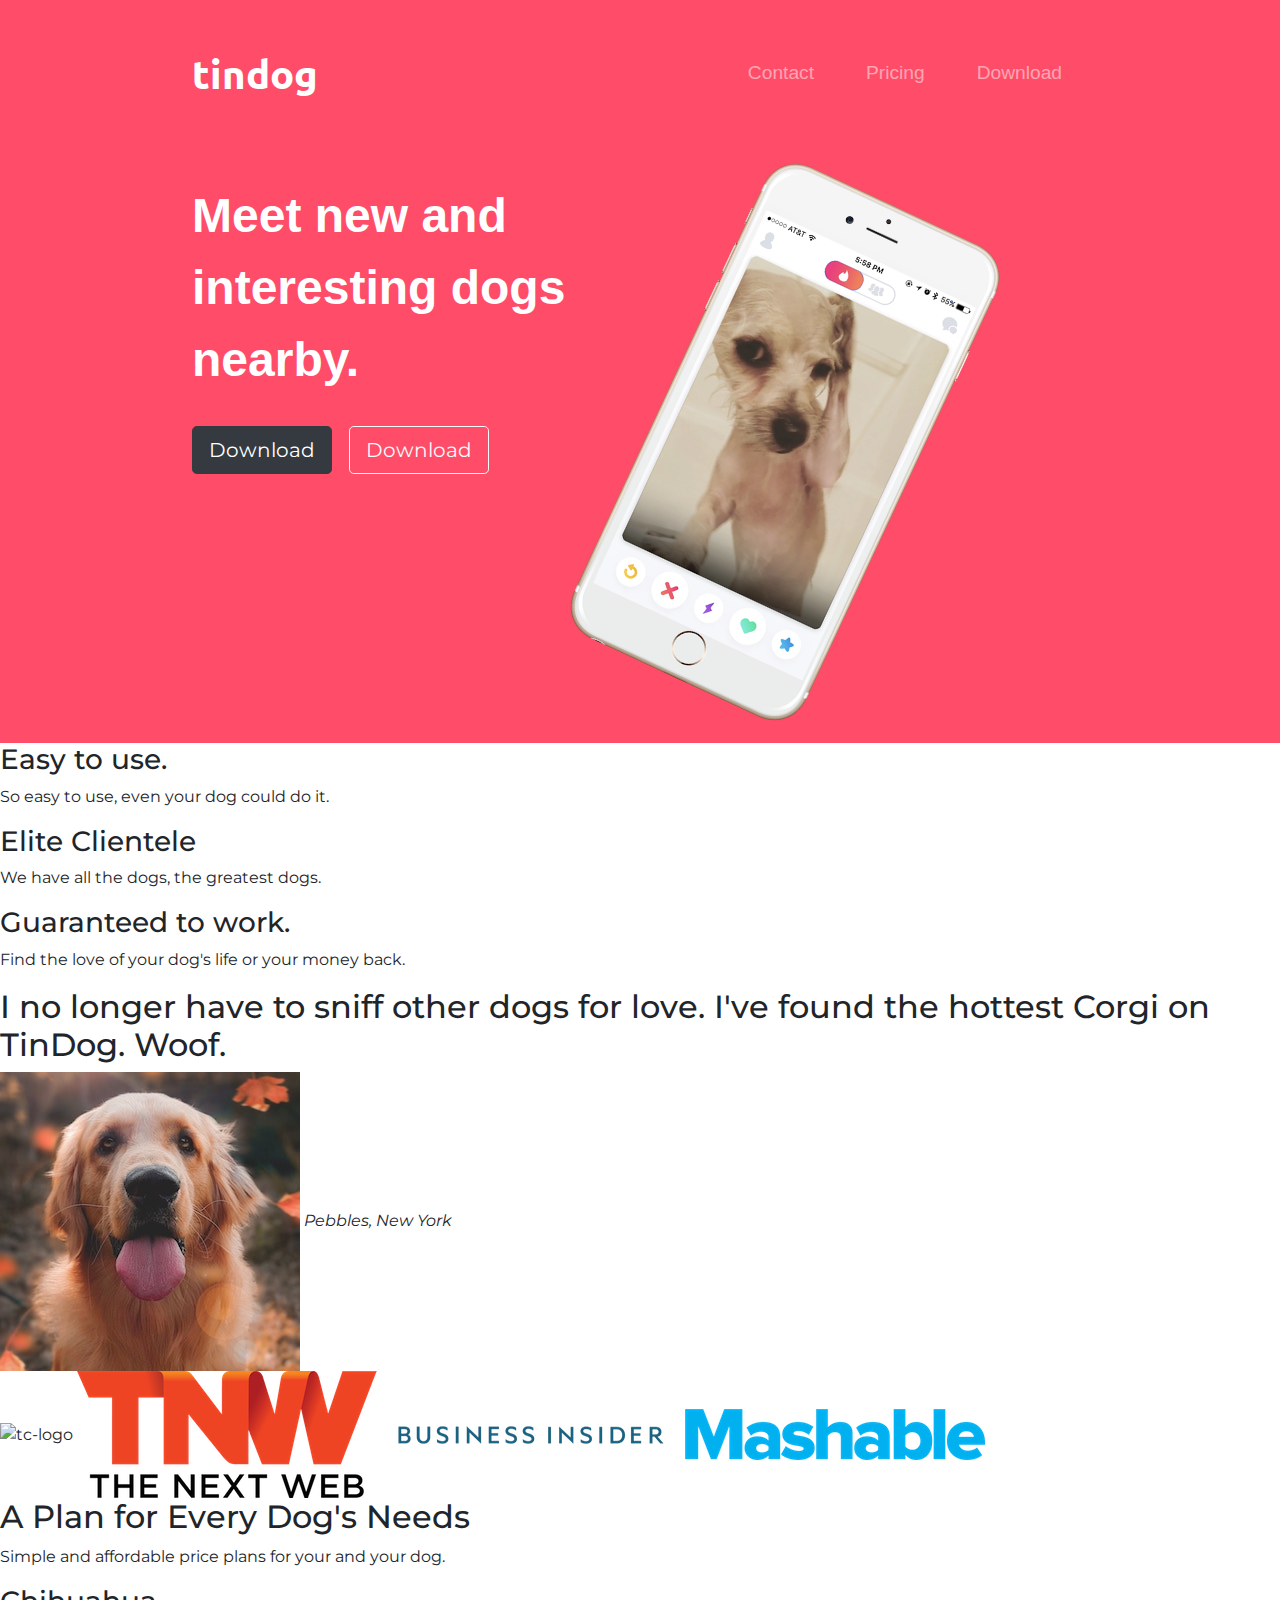
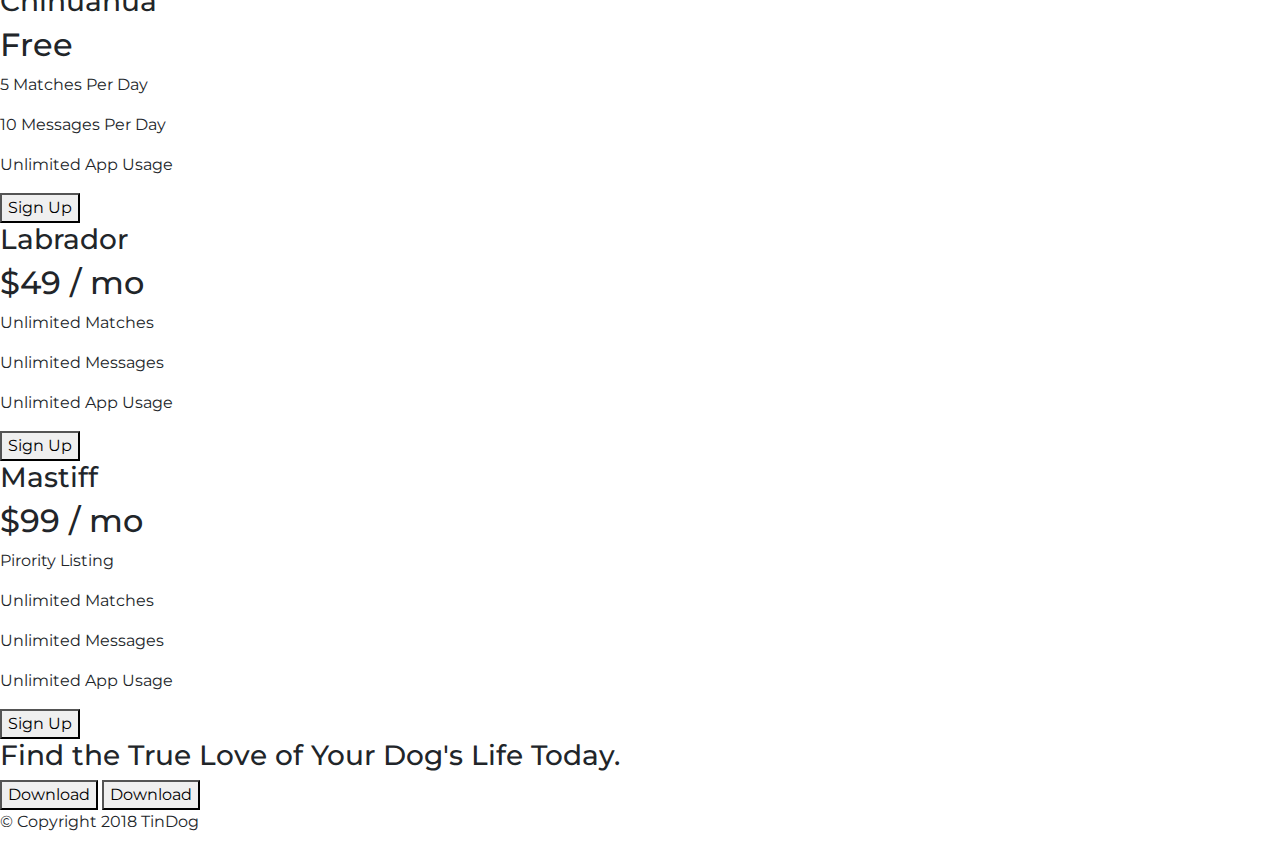
==== index.html @ 13cf1ec5 "Add files via upload" ====
<!DOCTYPE html>
<html>

<head>
  <meta charset="utf-8">
  <title>TinDog</title>

  <!-- CSS STYLES-->
  <link rel="stylesheet" href="https://stackpath.bootstrapcdn.com/bootstrap/4.4.1/css/bootstrap.min.css" integrity="sha384-Vkoo8x4CGsO3+Hhxv8T/Q5PaXtkKtu6ug5TOeNV6gBiFeWPGFN9MuhOf23Q9Ifjh" crossorigin="anonymous">
  <link rel="stylesheet" href="css/styles.css">
  
  <!-- Font Awesome & Google Fonts-->
  <script src="https://kit.fontawesome.com/5b5e7174df.js" crossorigin="anonymous"></script>
  <link href="https://fonts.googleapis.com/css?family=Montserrat:400,900|Ubuntu&display=swap" rel="stylesheet">

  <!-- Bootstrap scripts-->
  <script src="https://code.jquery.com/jquery-3.4.1.slim.min.js" integrity="sha384-J6qa4849blE2+poT4WnyKhv5vZF5SrPo0iEjwBvKU7imGFAV0wwj1yYfoRSJoZ+n" crossorigin="anonymous"></script>
  <script src="https://cdn.jsdelivr.net/npm/popper.js@1.16.0/dist/umd/popper.min.js" integrity="sha384-Q6E9RHvbIyZFJoft+2mJbHaEWldlvI9IOYy5n3zV9zzTtmI3UksdQRVvoxMfooAo" crossorigin="anonymous"></script>
  <script src="https://stackpath.bootstrapcdn.com/bootstrap/4.4.1/js/bootstrap.min.js" integrity="sha384-wfSDF2E50Y2D1uUdj0O3uMBJnjuUD4Ih7YwaYd1iqfktj0Uod8GCExl3Og8ifwB6" crossorigin="anonymous"></script>

</head>

<body>
  <section id="title">
      <div class="container-fluid">
      <!-- Nav Bar -->
      <nav class="navbar navbar-expand-lg navbar-dark">
        <a class="navbar-brand" href="#">tindog</a>
        <button class="navbar-toggler" type="button" data-toggle="collapse" data-target="#navbarTogglerDemo02" aria-controls="navbarNav" aria-expanded="false" aria-label="Toggle navigation">
          <span class="navbar-toggler-icon"></span>
        </button>
        <div class="collapse navbar-collapse" id="navbarTogglerDemo02">
          <ul class="navbar-nav ml-auto">
            <li class="nav-item">
                <a class="nav-link" href="">Contact</a>
            </li>
            <li class="nav-item">
                <a class="nav-link" href="">Pricing</a>
            </li>
            <li class="nav-item">
                <a class="nav-link" href="">Download</a>
            </li>
          </ul>
        </div>
      </nav>



    <!-- Title -->

      <div class="row">
        <div class="col-lg-6">
          <h1>Meet new and interesting dogs nearby.</h1>
          <button type="button" class="btn btn-dark btn-lg download-btn"><i class="fab fa-apple"></i> Download</button>
          <button type="button" class="btn btn-outline-light btn-lg download-btn"><i class="fab fa-google-play"></i> Download</button>
        </div>
        <div class="col-lg-6">
          <img src="images/iphone6.png" alt="iphone-mockup" class="iphone-img">
        </div>
      </div>
    </div>
  </section>


  <!-- Features -->

  <section id="features">

    <h3>Easy to use.</h3>
    <p>So easy to use, even your dog could do it.</p>

    <h3>Elite Clientele</h3>
    <p>We have all the dogs, the greatest dogs.</p>

    <h3>Guaranteed to work.</h3>
    <p>Find the love of your dog's life or your money back.</p>

  </section>


  <!-- Testimonials -->

  <section id="testimonials">

    <h2>I no longer have to sniff other dogs for love. I've found the hottest Corgi on TinDog. Woof.</h2>
    <img src="images/dog-img.jpg" alt="dog-profile">
    <em>Pebbles, New York</em>

    <!-- <h2 class="testimonial-text">My dog used to be so lonely, but with TinDog's help, they've found the love of their life. I think.</h2>
    <img class="testimonial-image" src="images/lady-img.jpg" alt="lady-profile">
    <em>Beverly, Illinois</em> -->

  </section>


  <!-- Press -->

  <section id="press">
    <img src="images/techcrunch.png" alt="tc-logo">
    <img src="images/tnw.png" alt="tnw-logo">
    <img src="images/bizinsider.png" alt="biz-insider-logo">
    <img src="images/mashable.png" alt="mashable-logo">

  </section>


  <!-- Pricing -->

  <section id="pricing">

    <h2>A Plan for Every Dog's Needs</h2>
    <p>Simple and affordable price plans for your and your dog.</p>


    <h3>Chihuahua</h3>
    <h2>Free</h2>
    <p>5 Matches Per Day</p>
    <p>10 Messages Per Day</p>
    <p>Unlimited App Usage</p>
    <button type="button">Sign Up</button>


    <h3>Labrador</h3>
    <h2>$49 / mo</h2>
    <p>Unlimited Matches</p>
    <p>Unlimited Messages</p>
    <p>Unlimited App Usage</p>
    <button type="button">Sign Up</button>


    <h3>Mastiff</h3>
    <h2>$99 / mo</h2>
    <p>Pirority Listing</p>
    <p>Unlimited Matches</p>
    <p>Unlimited Messages</p>
    <p>Unlimited App Usage</p>
    <button type="button">Sign Up</button>

  </section>


  <!-- Call to Action -->

  <section id="cta">

    <h3>Find the True Love of Your Dog's Life Today.</h3>
    <button type="button">Download</button>
    <button type="button">Download</button>

  </section>


  <!-- Footer -->

  <footer id="footer">

    <p>© Copyright 2018 TinDog</p>

  </footer>


</body>

</html>
---- css/styles.css ----
body {
    font-family: 'Montserrat';
}

h1{
    font-family: 'Montserrat-Black', sans-serif;
    font-size: 3rem;
    font-weight: 900;
    line-height: 1.5;
}

#title {
    background-color: #ff4c68;
    color: white;
}

.container-fluid {
    padding: 3% 15%;
}

.navbar{
    padding: 0 0 4.5rem;
}

.navbar-brand {
    font-family: "Ubuntu";
    font-size: 2.5rem;
    font-weight: bold;
}

.nav-item {
    padding: 0 18px;
}

.nav-link {
    font-family: "Montserrat-Light", sans-serif;
    font-size: 1.2rem;
}


.iphone-img{
    width: 60%;
    transform: rotate(25deg);
}

.download-btn {
    margin: 5% 3% 5% 0;
}
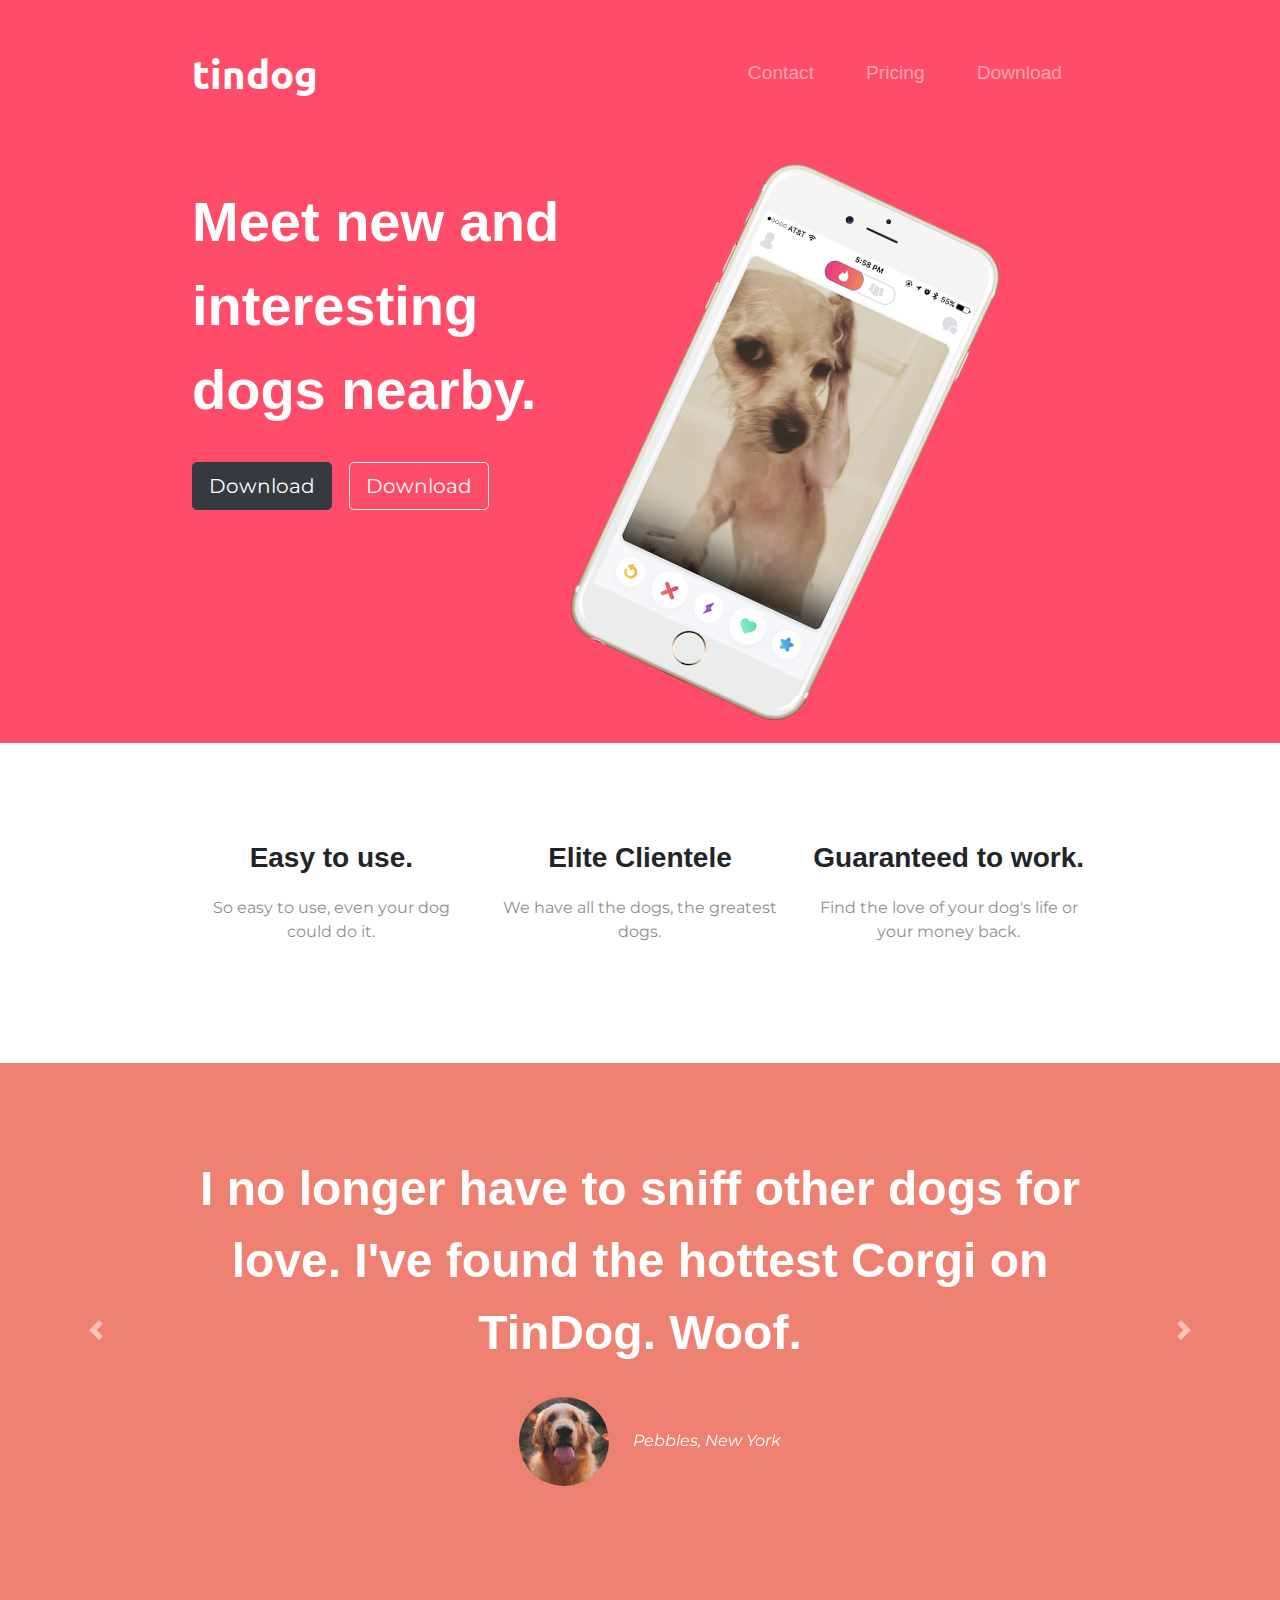
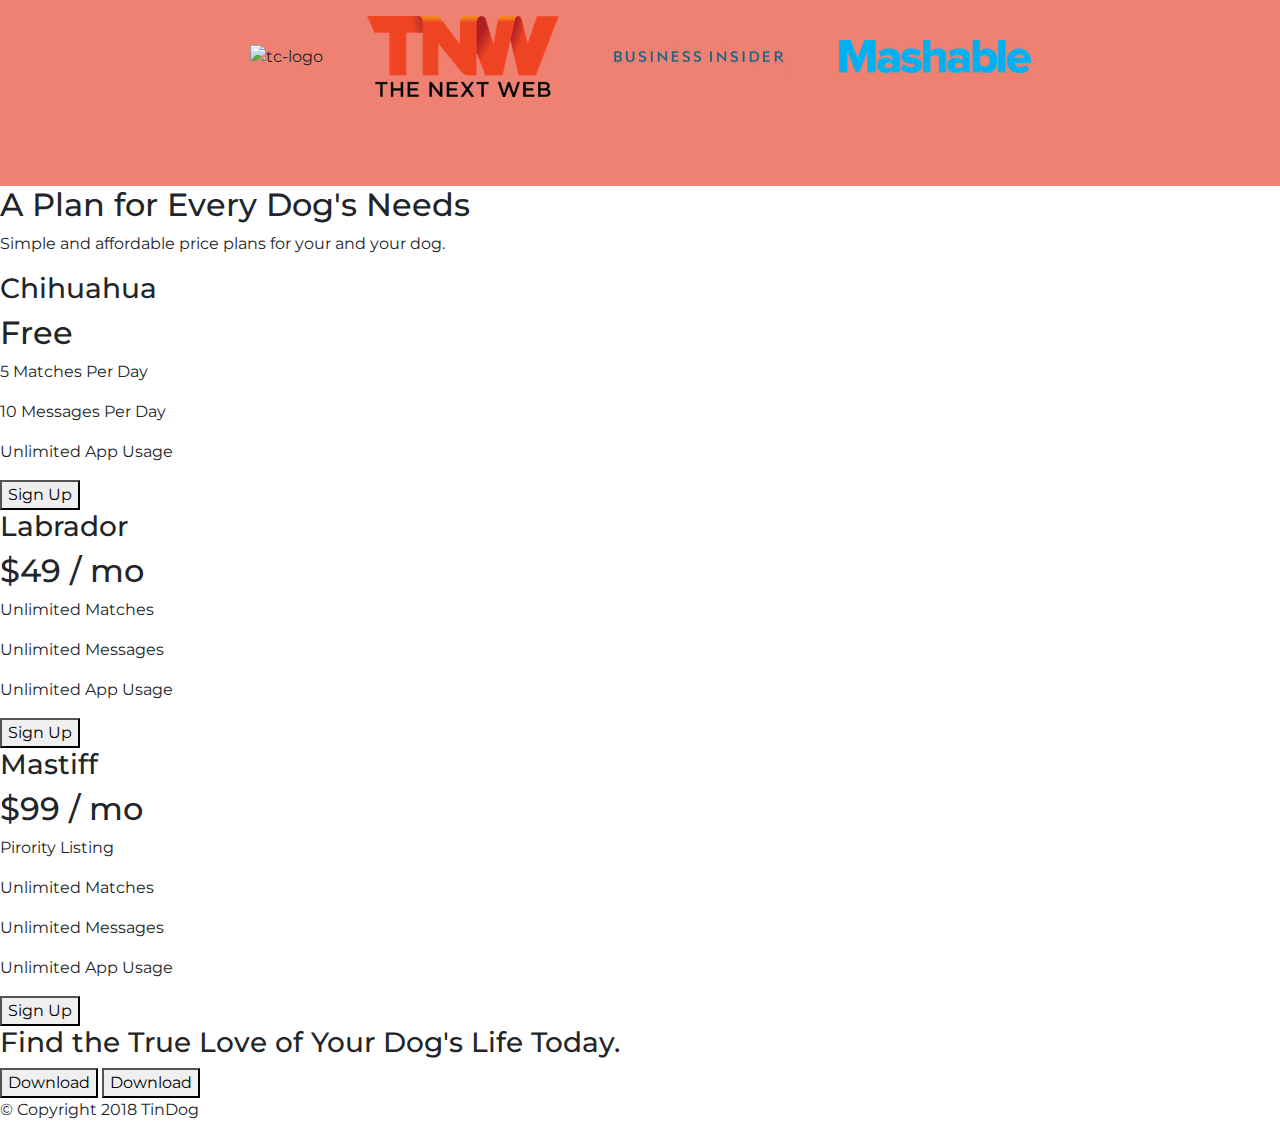
==== commit 6c1f36b4: "Add files via upload" ====
--- a/index.html
+++ b/index.html
@@ -65,16 +65,23 @@
   <!-- Features -->
 
   <section id="features">
-
-    <h3>Easy to use.</h3>
-    <p>So easy to use, even your dog could do it.</p>
-
-    <h3>Elite Clientele</h3>
-    <p>We have all the dogs, the greatest dogs.</p>
-
-    <h3>Guaranteed to work.</h3>
-    <p>Find the love of your dog's life or your money back.</p>
-
+    <div class="row feat">
+      <div class="col-lg-4 feat">
+        <h1 class="features-icon"><i class="fas fa-check-circle"></i></h1>
+        <h3 class="features-heading">Easy to use.</h3>
+        <p class="features-p">So easy to use, even your dog could do it.</p>
+      </div>
+      <div class="col-lg-4 feat">
+        <h1 class="features-icon"><i class="fas fa-bullseye"></i></h1>
+        <h3 class="features-heading">Elite Clientele</h3>
+        <p class="features-p">We have all the dogs, the greatest dogs.</p>
+      </div>
+      <div class="col-lg-4 feat">
+        <h1 class="features-icon"><i class="fas fa-heart"></i></i></h1>
+        <h3 class="features-heading">Guaranteed to work.</h3>
+        <p class="features-p">Find the love of your dog's life or your money back.</p>
+      </div>
+    </div>
   </section>
 
 
@@ -82,13 +89,28 @@
 
   <section id="testimonials">
 
-    <h2>I no longer have to sniff other dogs for love. I've found the hottest Corgi on TinDog. Woof.</h2>
-    <img src="images/dog-img.jpg" alt="dog-profile">
-    <em>Pebbles, New York</em>
+    <div id="testomonials-carousel" class="carousel slide" data-ride="carousel">
+      <div class="carousel-inner">
+        <div class="carousel-item active">
+          <h2 class="testimonials-heading">I no longer have to sniff other dogs for love. I've found the hottest Corgi on TinDog. Woof.</h2>
+          <img class="testimonials-image" src="images/dog-img.jpg" alt="dog-profile">
+          <em>Pebbles, New York</em>
+        </div>
+        <div class="carousel-item">
+          <h2 class="testimonials-heading">My dog used to be so lonely, but with TinDog's help, they've found the love of their life. I think.</h2>
+          <img class="testimonials-image" src="images/lady-img.jpg" alt="lady-profile">
+          <em>Beverly, Illinois</em>
+        </div>
+      </div>
+      <a class="carousel-control-prev" href="#testomonials-carousel" role="button" data-slide="prev">
+        <span class="carousel-control-prev-icon"></span>
+      </a>
+      <a class="carousel-control-next" href="#testomonials-carousel" role="button" data-slide="next">
+        <span class="carousel-control-next-icon"></span>
+      </a>
+    </div>
 
-    <!-- <h2 class="testimonial-text">My dog used to be so lonely, but with TinDog's help, they've found the love of their life. I think.</h2>
-    <img class="testimonial-image" src="images/lady-img.jpg" alt="lady-profile">
-    <em>Beverly, Illinois</em> -->
+    <!--  -->
 
   </section>
 
@@ -96,10 +118,10 @@
   <!-- Press -->
 
   <section id="press">
-    <img src="images/techcrunch.png" alt="tc-logo">
-    <img src="images/tnw.png" alt="tnw-logo">
-    <img src="images/bizinsider.png" alt="biz-insider-logo">
-    <img src="images/mashable.png" alt="mashable-logo">
+    <img class="press-logo" src="images/techcrunch.png" alt="tc-logo">
+    <img class="press-logo" src="images/tnw.png" alt="tnw-logo">
+    <img class="press-logo" src="images/bizinsider.png" alt="biz-insider-logo">
+    <img class="press-logo" src="images/mashable.png" alt="mashable-logo">
 
   </section>
 
--- a/css/styles.css
+++ b/css/styles.css
@@ -4,7 +4,7 @@
 
 h1{
     font-family: 'Montserrat-Black', sans-serif;
-    font-size: 3rem;
+    font-size: 3.5rem;
     font-weight: 900;
     line-height: 1.5;
 }
@@ -17,6 +17,8 @@
 .container-fluid {
     padding: 3% 15%;
 }
+
+/* Navigation Bar */
 
 .navbar{
     padding: 0 0 4.5rem;
@@ -37,12 +39,83 @@
     font-size: 1.2rem;
 }
 
+/* Title image */
 
 .iphone-img{
     width: 60%;
     transform: rotate(25deg);
 }
 
+/* Button */
+
 .download-btn {
     margin: 5% 3% 5% 0;
-}+}
+
+/* Features */
+
+.features-heading {
+    font-family: 'Montserrat-Black', sans-serif;
+    font-weight: 800;
+}
+
+.features-icon {
+    color: #ef8172;
+}
+
+.features-icon:hover {
+    color: #ff4c68;
+}
+
+.feat {
+    text-align: center;
+    padding: 0;
+}
+
+.features-p {
+    color: #8f8f8f;
+    padding: 4.5%;
+}
+
+#features {
+    padding: 7% 15%;
+}
+
+/* Testimonials */
+
+#testimonials {
+    text-align: center;
+    background-color: #ef8172;
+    color: white;
+}
+
+.testimonials-heading{
+    font-family: 'Montserrat-Bold', sans-serif;
+    font-weight: 900;
+    font-size: 3rem;
+    line-height: 1.5;
+}
+
+.testimonials-image{
+    width: 10%;
+    border-radius: 100%;
+    margin: 20px;
+}
+
+.carousel-item {
+    padding: 7% 15%;
+}
+
+/* Press */
+
+#press {
+    background-color: #ef8172;
+    text-align: center;
+    padding-bottom: 3%;
+}
+
+.press-logo {
+    width: 15%;
+    margin: 20px 20px 50px;
+}
+
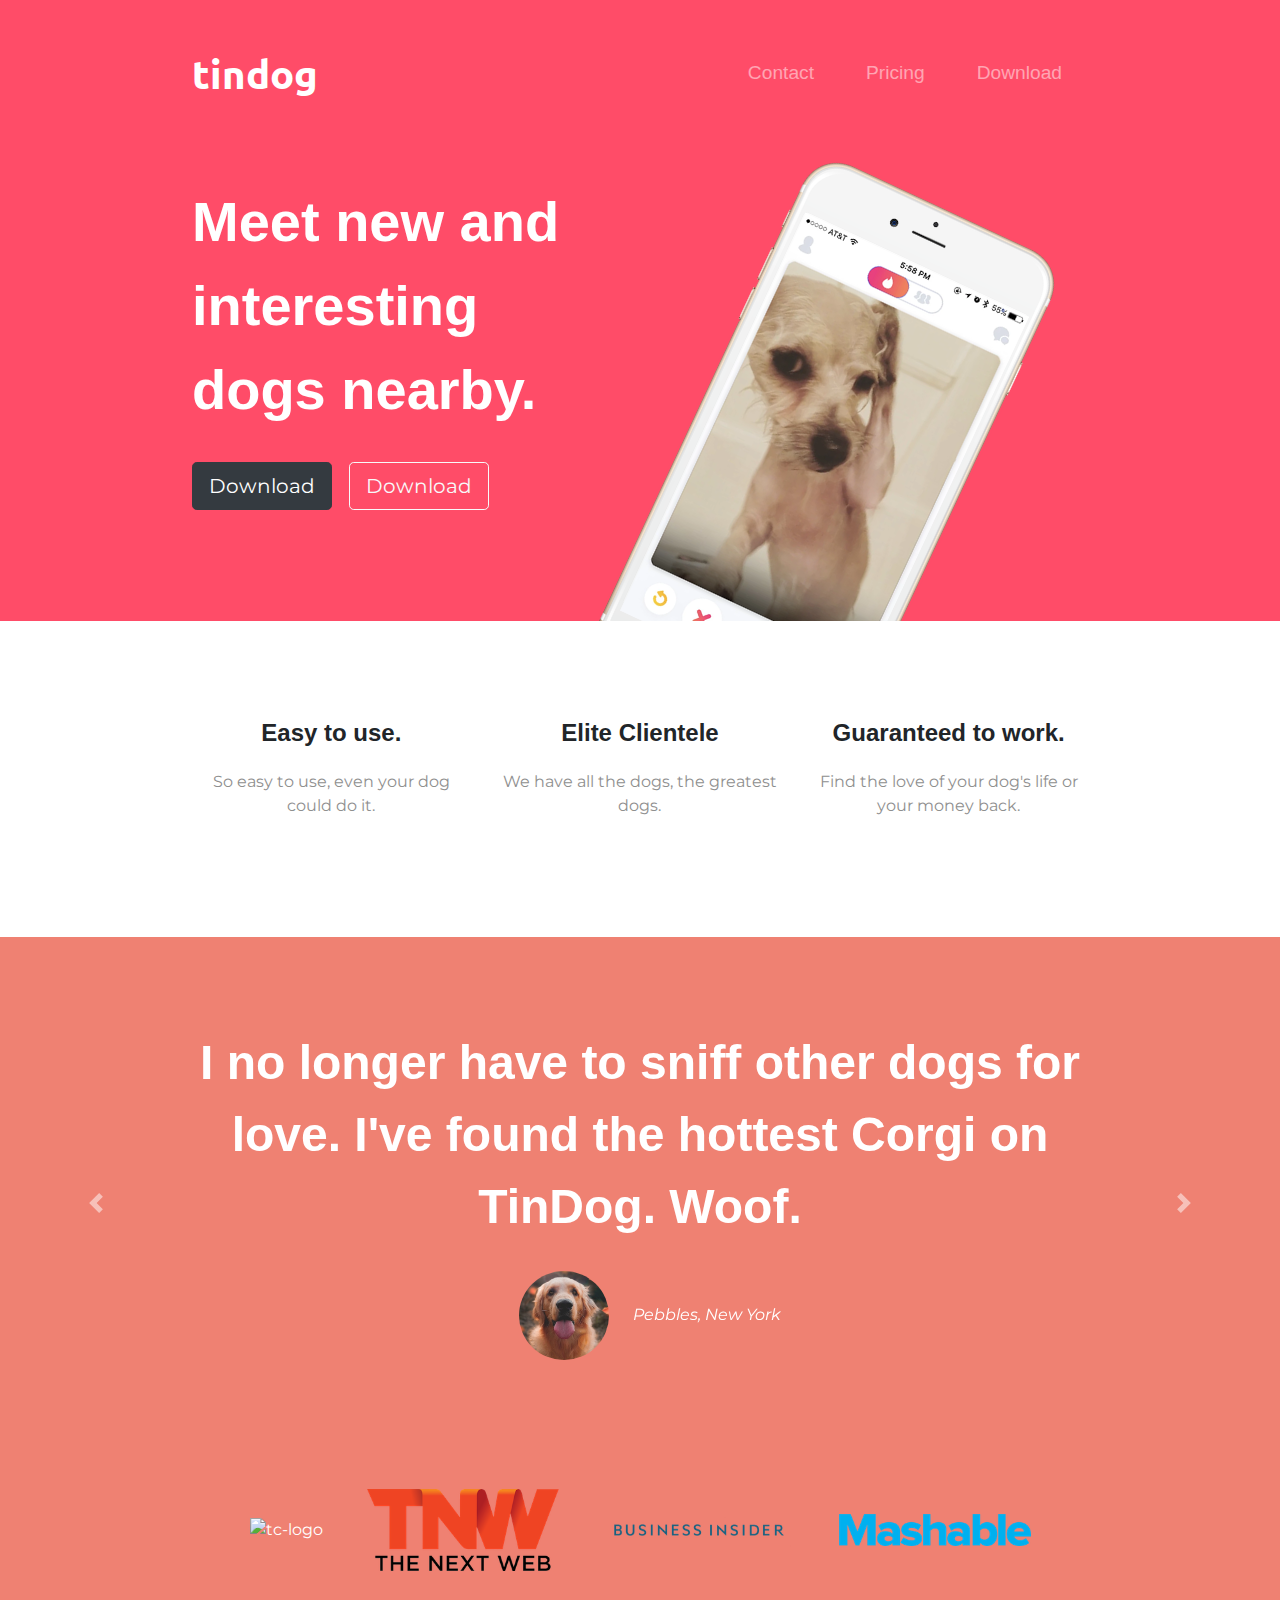
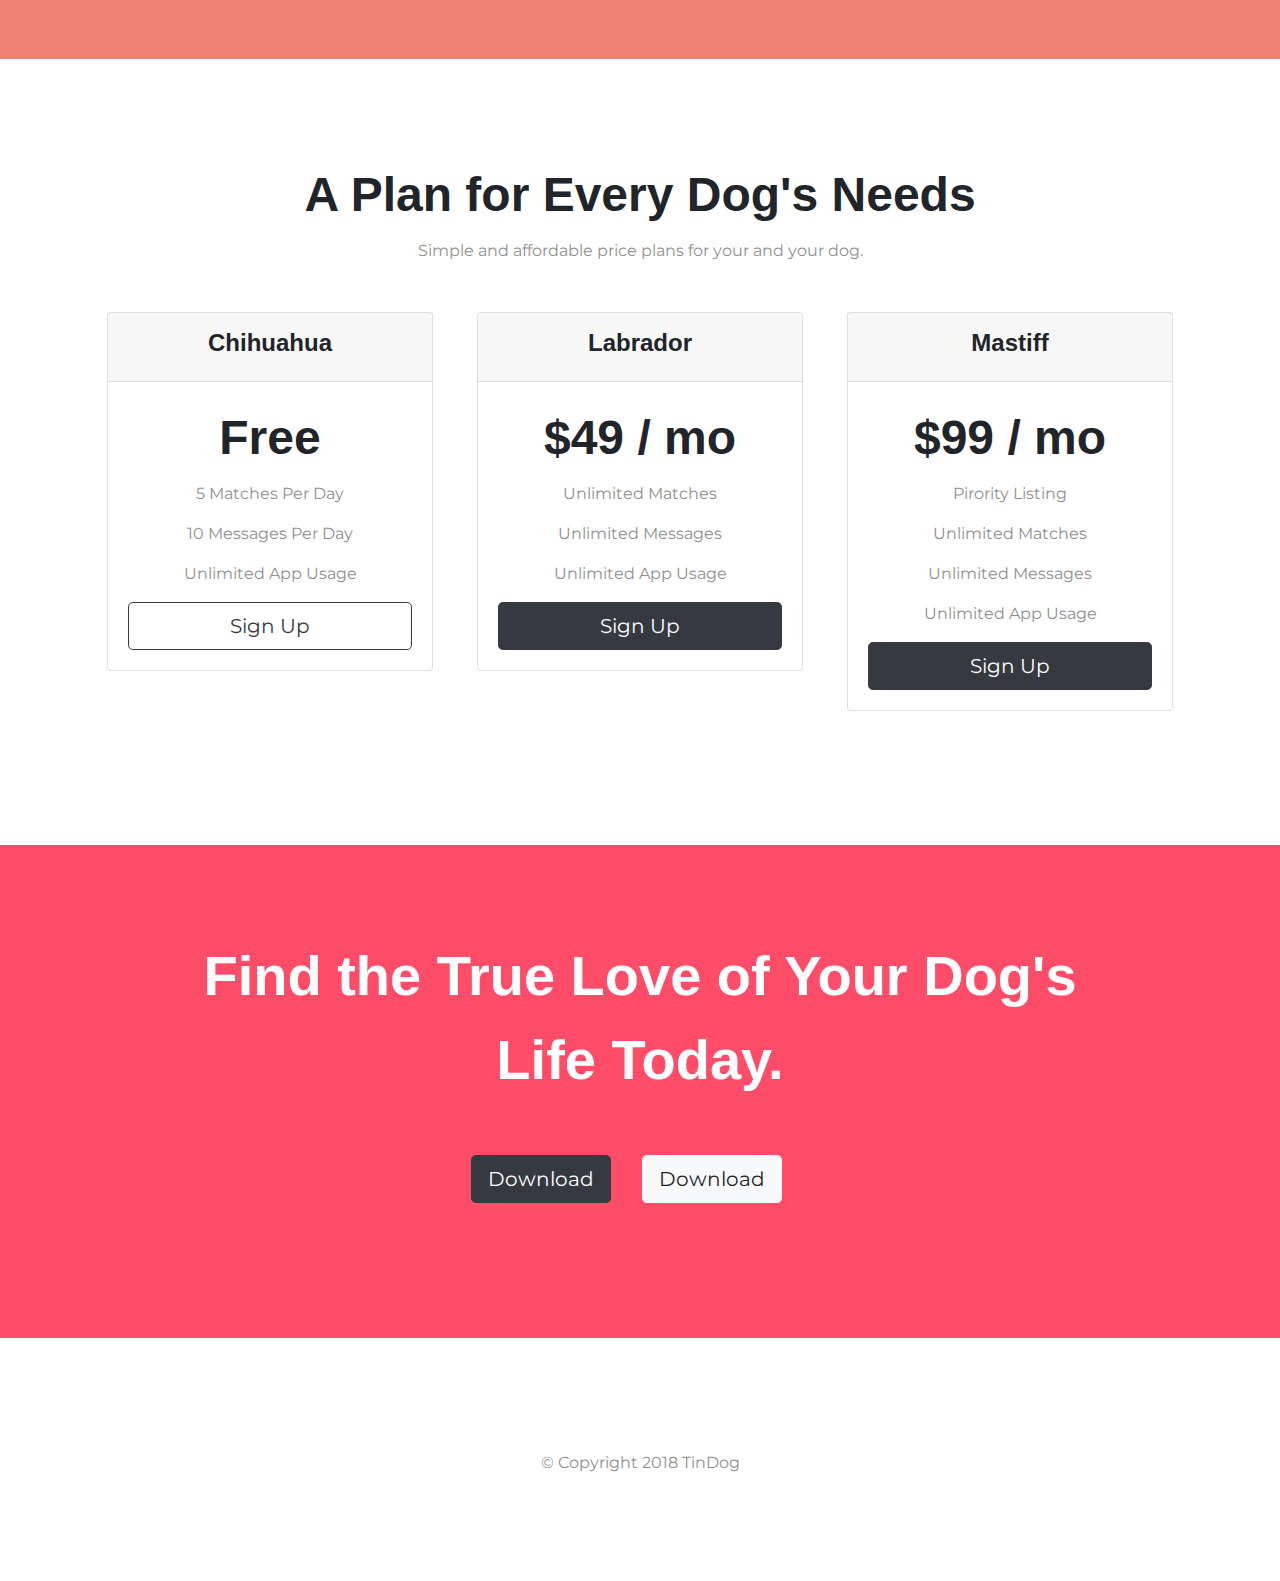
==== commit d65d2e23: "Web Tindog terminada" ====
--- a/index.html
+++ b/index.html
@@ -21,7 +21,7 @@
 </head>
 
 <body>
-  <section id="title">
+  <section class="colored-section" id="title">
       <div class="container-fluid">
       <!-- Nav Bar -->
       <nav class="navbar navbar-expand-lg navbar-dark">
@@ -32,25 +32,23 @@
         <div class="collapse navbar-collapse" id="navbarTogglerDemo02">
           <ul class="navbar-nav ml-auto">
             <li class="nav-item">
-                <a class="nav-link" href="">Contact</a>
+                <a class="nav-link" href="#footer">Contact</a>
             </li>
             <li class="nav-item">
-                <a class="nav-link" href="">Pricing</a>
+                <a class="nav-link" href="#pricing">Pricing</a>
             </li>
             <li class="nav-item">
-                <a class="nav-link" href="">Download</a>
+                <a class="nav-link" href="#cta">Download</a>
             </li>
           </ul>
         </div>
       </nav>
 
-
-
     <!-- Title -->
 
       <div class="row">
         <div class="col-lg-6">
-          <h1>Meet new and interesting dogs nearby.</h1>
+          <h1 class = "big-heading">Meet new and interesting dogs nearby.</h1>
           <button type="button" class="btn btn-dark btn-lg download-btn"><i class="fab fa-apple"></i> Download</button>
           <button type="button" class="btn btn-outline-light btn-lg download-btn"><i class="fab fa-google-play"></i> Download</button>
         </div>
@@ -61,43 +59,43 @@
     </div>
   </section>
 
-
   <!-- Features -->
 
-  <section id="features">
+  <section class="white-section" id="features">
+    <div class="container-fluid">
     <div class="row feat">
       <div class="col-lg-4 feat">
         <h1 class="features-icon"><i class="fas fa-check-circle"></i></h1>
-        <h3 class="features-heading">Easy to use.</h3>
+        <h3 class="feature-title">Easy to use.</h3>
         <p class="features-p">So easy to use, even your dog could do it.</p>
       </div>
       <div class="col-lg-4 feat">
         <h1 class="features-icon"><i class="fas fa-bullseye"></i></h1>
-        <h3 class="features-heading">Elite Clientele</h3>
+        <h3 class="feature-title">Elite Clientele</h3>
         <p class="features-p">We have all the dogs, the greatest dogs.</p>
       </div>
       <div class="col-lg-4 feat">
         <h1 class="features-icon"><i class="fas fa-heart"></i></i></h1>
-        <h3 class="features-heading">Guaranteed to work.</h3>
+        <h3 class="feature-title">Guaranteed to work.</h3>
         <p class="features-p">Find the love of your dog's life or your money back.</p>
       </div>
     </div>
+  </div>
   </section>
-
 
   <!-- Testimonials -->
 
-  <section id="testimonials">
+  <section class="colored-section" id="testimonials">
 
     <div id="testomonials-carousel" class="carousel slide" data-ride="carousel">
       <div class="carousel-inner">
-        <div class="carousel-item active">
-          <h2 class="testimonials-heading">I no longer have to sniff other dogs for love. I've found the hottest Corgi on TinDog. Woof.</h2>
+        <div class="carousel-item active container-fluid">
+          <h2 class="textimonials-text">I no longer have to sniff other dogs for love. I've found the hottest Corgi on TinDog. Woof.</h2>
           <img class="testimonials-image" src="images/dog-img.jpg" alt="dog-profile">
           <em>Pebbles, New York</em>
         </div>
-        <div class="carousel-item">
-          <h2 class="testimonials-heading">My dog used to be so lonely, but with TinDog's help, they've found the love of their life. I think.</h2>
+        <div class="carousel-item container-fluid">
+          <h2 class="textimonials-text">My dog used to be so lonely, but with TinDog's help, they've found the love of their life. I think.</h2>
           <img class="testimonials-image" src="images/lady-img.jpg" alt="lady-profile">
           <em>Beverly, Illinois</em>
         </div>
@@ -110,14 +108,11 @@
       </a>
     </div>
 
-    <!--  -->
-
   </section>
-
 
   <!-- Press -->
 
-  <section id="press">
+  <section class="colored-section" id="press">
     <img class="press-logo" src="images/techcrunch.png" alt="tc-logo">
     <img class="press-logo" src="images/tnw.png" alt="tnw-logo">
     <img class="press-logo" src="images/bizinsider.png" alt="biz-insider-logo">
@@ -125,61 +120,79 @@
 
   </section>
 
-
   <!-- Pricing -->
 
-  <section id="pricing">
-
-    <h2>A Plan for Every Dog's Needs</h2>
-    <p>Simple and affordable price plans for your and your dog.</p>
-
-
-    <h3>Chihuahua</h3>
-    <h2>Free</h2>
-    <p>5 Matches Per Day</p>
-    <p>10 Messages Per Day</p>
-    <p>Unlimited App Usage</p>
-    <button type="button">Sign Up</button>
-
-
-    <h3>Labrador</h3>
-    <h2>$49 / mo</h2>
-    <p>Unlimited Matches</p>
-    <p>Unlimited Messages</p>
-    <p>Unlimited App Usage</p>
-    <button type="button">Sign Up</button>
-
-
-    <h3>Mastiff</h3>
-    <h2>$99 / mo</h2>
-    <p>Pirority Listing</p>
-    <p>Unlimited Matches</p>
-    <p>Unlimited Messages</p>
-    <p>Unlimited App Usage</p>
-    <button type="button">Sign Up</button>
-
+  <section class="white-section" id="pricing">
+      <h2 class="section-heading">A Plan for Every Dog's Needs</h2>
+      <p>Simple and affordable price plans for your and your dog.</p>
+      <div class ="row">
+      <div class = "pricing-col col-lg-4 col-md-6">
+      <div class ="card">
+        <div class ="card-header">
+          <h3 class="pricing-header">Chihuahua</h3>
+        </div>
+        <div class = "card-body">
+          <h2 class="price-text">Free</h2>
+          <p>5 Matches Per Day</p>
+          <p>10 Messages Per Day</p>
+          <p>Unlimited App Usage</p>
+          <button type="button" class="btn btn-lg btn-outline-dark btn-block">Sign Up</button>
+        </div>
+      </div> 
+    </div>
+    <div class = "pricing-col col-lg-4 col-md-6">
+      <div class ="card">
+        <div class ="card-header">
+          <h3 class="pricing-header">Labrador</h3>
+        </div>
+          <div class = "card-body">
+          <h2 class="price-text">$49 / mo</h2>
+          <p>Unlimited Matches</p>
+          <p>Unlimited Messages</p>
+          <p>Unlimited App Usage</p>
+          <button type="button" class="btn btn-lg btn-dark btn-block">Sign Up</button>
+        </div>
+      </div>  
+    </div>
+    <div class = "pricing-col col-lg-4">
+    <div class ="card">
+      <div class ="card-header">
+        <h3 class="pricing-header">Mastiff</h3>
+      </div>
+      <div class = "card-body">
+        <h2 class="price-text">$99 / mo</h2>
+        <p>Pirority Listing</p>
+        <p>Unlimited Matches</p>
+        <p>Unlimited Messages</p>
+        <p>Unlimited App Usage</p>
+        <button type="button" class="btn btn-lg btn-dark btn-block">Sign Up</button>
+      </div>
+    </div>
+  </div> 
+  </div>
   </section>
-
 
   <!-- Call to Action -->
 
-  <section id="cta">
-
-    <h3>Find the True Love of Your Dog's Life Today.</h3>
-    <button type="button">Download</button>
-    <button type="button">Download</button>
-
+  <section class="colored-section" id="cta">
+    <div class="container-fluid">
+    <h1 class="big-heading">Find the True Love of Your Dog's Life Today.</h1>
+    <button type="button" class="btn btn-lg btn-dark download-btn"><i class="fab fa-apple"></i> Download</button>
+    <button type="button" class="btn btn-lg btn-light download-btn"><i class="fab fa-google-play"></i> Download</button>
+    </div>
   </section>
-
 
   <!-- Footer -->
 
-  <footer id="footer">
-
-    <p>© Copyright 2018 TinDog</p>
-
+  <footer class="white-section" id="footer">
+    <div class="container-fluid">
+    <i class="fab fa-twitter footer-icon"></i>
+    <i class="fab fa-facebook-f footer-icon"></i>
+    <i class="fab fa-instagram footer-icon"></i>
+    <i class="fas fa-envelope footer-icon"></i>
+    <p class="footer-text">© Copyright 2018 TinDog</p>
+    </div>
   </footer>
-
 
 </body>
 
--- a/css/styles.css
+++ b/css/styles.css
@@ -1,21 +1,44 @@
 body {
     font-family: 'Montserrat';
+    text-align: center;
 }
 
-h1{
-    font-family: 'Montserrat-Black', sans-serif;
+h1, h2, h3, h4, h5, h6 {
+    font-family: 'Montserrat-Bold', sans-serif;
+}
+
+p {
+    color: #8f8f8f;
+}
+
+/* Headings */
+
+.big-heading {
     font-size: 3.5rem;
     font-weight: 900;
     line-height: 1.5;
 }
 
-#title {
+.section-heading {
+    font-weight: 900;
+    font-size: 3rem;
+    line-height: 1.5;
+}
+
+/* Containers */
+
+.container-fluid{
+    padding: 7% 15%;
+}
+
+/* Sections */
+.colored-section {
     background-color: #ff4c68;
     color: white;
 }
 
-.container-fluid {
-    padding: 3% 15%;
+.white-section {
+    background-color: #ffffff;
 }
 
 /* Navigation Bar */
@@ -39,11 +62,20 @@
     font-size: 1.2rem;
 }
 
+/* Title section */
+
+#title .container-fluid {
+    padding: 3% 15% 7%;
+    text-align: left;
+}
+
 /* Title image */
 
 .iphone-img{
     width: 60%;
     transform: rotate(25deg);
+    position: absolute;
+    right: 30%;
 }
 
 /* Button */
@@ -54,10 +86,6 @@
 
 /* Features */
 
-.features-heading {
-    font-family: 'Montserrat-Black', sans-serif;
-    font-weight: 800;
-}
 
 .features-icon {
     color: #ef8172;
@@ -68,29 +96,29 @@
 }
 
 .feat {
-    text-align: center;
     padding: 0;
 }
 
 .features-p {
-    color: #8f8f8f;
     padding: 4.5%;
 }
 
+.feature-title {
+    font-weight: 800;
+    font-size: 1.5rem;
+}
+
 #features {
-    padding: 7% 15%;
+    position: relative;
 }
 
 /* Testimonials */
 
 #testimonials {
-    text-align: center;
     background-color: #ef8172;
-    color: white;
 }
 
-.testimonials-heading{
-    font-family: 'Montserrat-Bold', sans-serif;
+.textimonials-text {
     font-weight: 900;
     font-size: 3rem;
     line-height: 1.5;
@@ -102,16 +130,11 @@
     margin: 20px;
 }
 
-.carousel-item {
-    padding: 7% 15%;
-}
-
 /* Press */
 
 #press {
+    padding-bottom: 3%;
     background-color: #ef8172;
-    text-align: center;
-    padding-bottom: 3%;
 }
 
 .press-logo {
@@ -119,3 +142,45 @@
     margin: 20px 20px 50px;
 }
 
+/* Pricing section */
+
+#pricing {
+    padding: 100px;
+}
+
+.pricing-col {
+    padding: 3% 2%;
+}
+
+.price-text {
+    font-weight: 900;
+    font-size: 3rem;
+    line-height: 1.5;
+}
+
+.pricing-header {
+    font-weight: 900;
+    font-size: 1.5rem;
+    line-height: 1.5;
+}
+
+/* CTA section */
+
+
+/* footer section */
+
+.footer-icon {
+    margin: 1%;
+}
+
+@media (max-width: 1028px) {
+    #title {
+        text-align: center;
+    }
+
+    .iphone-img{
+        transform: rotate(0);
+        position: static;
+    }
+}
+
